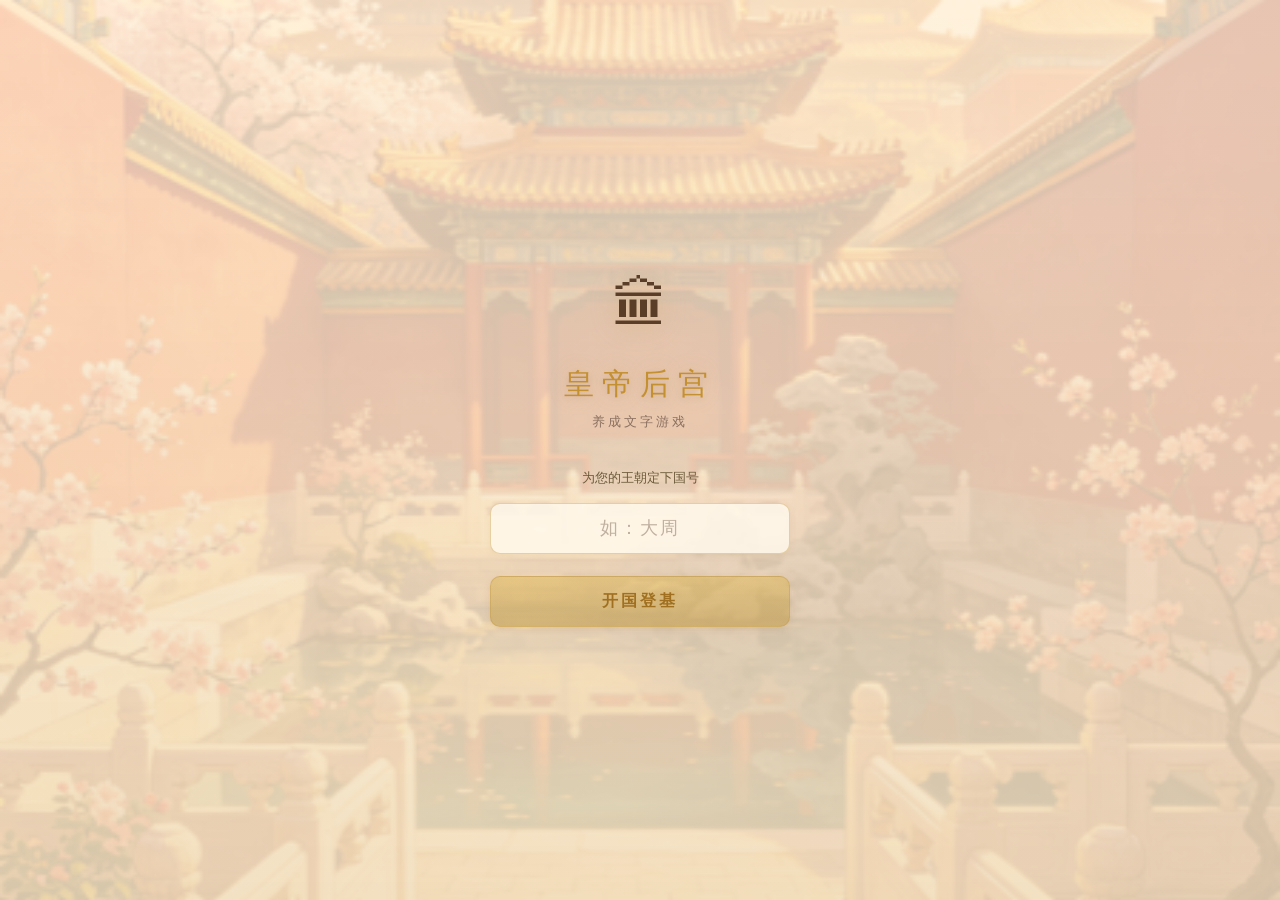
==== emperor.html @ fde770bb "新增5个争宠博弈事件：御前献艺、争宠设局、中途截宠、夺宠之恨、曲意逢迎 - 御前献艺：才艺>=60的妃子在御花园献艺，皇上可选择观赏/离去/同赏/训斥 - 争宠设局：基于favors关系网，嫉妒妃子设" ====
<!DOCTYPE html>
<html lang="zh-CN">
<head>
<meta charset="UTF-8">
<meta http-equiv="Cache-Control" content="no-cache, no-store, must-revalidate">
<meta http-equiv="Pragma" content="no-cache">
<meta http-equiv="Expires" content="0">
<meta name="viewport" content="width=device-width, initial-scale=1.0, maximum-scale=1.0, user-scalable=no">
<title>皇帝后宫养成</title>
<style>
* { margin: 0; padding: 0; box-sizing: border-box; -webkit-tap-highlight-color: transparent; }
html, body { width: 100%; height: 100%; overflow: hidden; }
body { font-family: "STKaiti","KaiTi","楷体","SimSun","宋体",serif; background:#d4a060 url("[data-uri]") no-repeat center center; background-size:cover; color:#5a3e28; font-size:14px; line-height:1.5; }
body::before { content:''; position:fixed; top:0;left:0;right:0;bottom:0; background:rgba(255,240,220,0.3); z-index:-1; }
.scroll-container { overflow-y:auto; overflow-x:hidden; -webkit-overflow-scrolling:touch; height:100vh; padding-bottom:80px; }
.scroll-container::-webkit-scrollbar { width:2px; }
.scroll-container::-webkit-scrollbar-thumb { background:rgba(200,160,80,0.4); border-radius:2px; }
.page { display:none; min-height:100vh; } .page.active { display:block; }
.status-bar { position:sticky; top:0; z-index:100; background:linear-gradient(180deg,rgba(255,240,220,0.92) 0%,rgba(255,235,215,0.88) 95%); backdrop-filter:blur(12px); -webkit-backdrop-filter:blur(12px); padding:0; border-bottom:1px solid rgba(200,160,80,0.3); }
.dynasty-row { text-align:center; padding:14px 16px 8px; }
.dynasty-name { font-size:22px; font-weight:bold; color:#a07020; text-shadow:0 0 20px rgba(200,160,80,0.4),0 2px 6px rgba(0,0,0,0.12); letter-spacing:6px; }
.info-row { display:flex; justify-content:space-around; padding:0 16px 6px; }
.info-item { text-align:center; flex:1; }
.info-label { font-size:10px; color:#8a7060; letter-spacing:1px; }
.info-value { font-size:15px; color:#a07020; font-weight:bold; }
.info-value.gold { color:#d48030; }
.action-row { display:flex; align-items:center; justify-content:center; padding:6px 16px 10px; gap:5px; border-top:1px solid rgba(200,160,80,0.2); }
.action-label { font-size:10px; color:#8a7060; margin-right:6px; }
.action-pips { display:flex; gap:4px; }
.action-pip { width:20px; height:5px; border-radius:3px; background:#ffd700; box-shadow:0 0 4px rgba(255,215,0,0.2); transition:all 0.3s; }
.action-pip.used { background:#d4b896; box-shadow:none; }
.palace-alert { margin:10px 14px; background:linear-gradient(135deg,rgba(255,80,60,0.15),rgba(255,120,80,0.15)); border:1px solid rgba(200,160,80,0.4); border-radius:10px; padding:12px; text-align:center; cursor:pointer; animation:alertPulse 2s ease-in-out infinite; }
@keyframes alertPulse { 0%,100%{border-color:rgba(200,160,80,0.25);box-shadow:0 0 8px rgba(255,180,80,0.1);} 50%{border-color:rgba(255,150,60,0.5);box-shadow:0 0 15px rgba(255,150,60,0.15);} }
.alert-icon { font-size:18px; margin-bottom:2px; }
.alert-text { color:#c49030; font-size:14px; font-weight:bold; }
.alert-sub { color:#8a7060; font-size:11px; }
.pregnancy-alert { margin:10px 14px; background:linear-gradient(135deg,rgba(255,120,150,0.15),rgba(255,150,180,0.15)); border:1px solid rgba(255,120,150,0.4); border-radius:10px; padding:12px; text-align:center; cursor:pointer; animation:pregPulse 2s ease-in-out infinite; }
@keyframes pregPulse { 0%,100%{border-color:rgba(255,120,150,0.3);box-shadow:0 0 8px rgba(255,120,150,0.1);} 50%{border-color:rgba(255,120,150,0.6);box-shadow:0 0 15px rgba(255,120,150,0.2);} }
.concubine-list { padding:6px 14px; }
.concubine-card { display:flex; align-items:center; background:linear-gradient(135deg,rgba(255,248,235,0.85),rgba(255,240,220,0.85)); border:1px solid rgba(200,160,80,0.35); border-radius:14px; margin-bottom:10px; cursor:pointer; overflow:hidden; transition:all 0.2s; box-shadow:0 2px 8px rgba(180,120,60,0.12); }
.concubine-card:active { transform:scale(0.985); border-color:rgba(200,160,80,0.5); }
.portrait-frame { width:80px; height:100px; flex-shrink:0; position:relative; overflow:hidden; background:linear-gradient(180deg,#e8c8a0,#d4b090); }
.concubine-info { flex:1; padding:12px 14px 12px 12px; min-width:0; }
.concubine-name { font-size:16px; color:#c49030; font-weight:bold; margin-bottom:3px; display:flex; align-items:center; gap:6px; }
.concubine-rank { font-size:16px; font-weight:bold; color:#D4A017; text-shadow:0 1px 2px rgba(255,200,50,0.3); }
.concubine-fullname { font-size:12px; color:#b0a090; font-weight:normal; margin-left:-2px; }
.concubine-stats { display:flex; gap:10px; flex-wrap:wrap; }
.concubine-stats span { font-size:11px; color:#8a7060; white-space:nowrap; }
.concubine-stats b { color:#c49030; font-weight:normal; }
.rank-queen,.rank-imperial,.rank-noble { color:#D4A017 !important; } .rank-low { color:#C49030 !important; }
.badge { display:inline-block; padding:1px 5px; border-radius:3px; font-size:9px; }
.badge-banned { background:rgba(200,140,80,0.25); color:#a07040; }
.badge-cold { background:rgba(150,150,160,0.2); color:#7a7a8a; }
.badge-pregnant { background:rgba(255,150,180,0.25); color:#e06080; }
.badge-pregnant-month { font-size:9px; color:#d07090; margin-left:2px; }
.empty-state { text-align:center; padding:50px 20px; color:#b0a090; }
.empty-icon { font-size:48px; margin-bottom:10px; opacity:0.4; }
.empty-text { font-size:14px; color:#8a7060; }
.empty-hint { font-size:11px; color:#c0b0a0; margin-top:4px; }
.bottom-bar { position:fixed; bottom:0; left:0; right:0; z-index:100; background:linear-gradient(0deg,rgba(255,240,220,0.92) 0%,rgba(255,235,215,0.88) 100%); backdrop-filter:blur(12px); -webkit-backdrop-filter:blur(12px); border-top:1px solid rgba(200,160,80,0.3); padding:10px 16px calc(10px + env(safe-area-inset-bottom)); }
.btn-next { display:block; width:100%; padding:12px 14px; border:2px solid #8B6914; border-radius:10px; background:linear-gradient(180deg,#F5D76E 0%,#D4A017 40%,#C48B0E 100%); color:#4A3000; font-size:17px; font-family:inherit; font-weight:bold; text-align:center; cursor:pointer; letter-spacing:3px; transition:all 0.2s; box-shadow:0 2px 6px rgba(100,70,10,0.3),inset 0 1px 0 rgba(255,255,200,0.5); text-shadow:0 1px 0 rgba(255,230,150,0.4); }
.btn-next:active { transform:scale(0.97); }
.btn-next.urgent { border-color:#A04000; color:#8B2500; background:linear-gradient(180deg,#FFB347 0%,#E8941A 40%,#D07A10 100%); animation:glow 2s ease-in-out infinite; }
@keyframes glow { 0%,100%{box-shadow:0 0 8px rgba(255,180,80,0.3);} 50%{box-shadow:0 0 18px rgba(255,150,60,0.5);} }
.btn-row-4 { display:flex; gap:5px; } .btn-row-4 button { flex:1; }
.btn-banquet,.btn-bed,.btn-out { display:block; width:100%; padding:11px 14px; border:2px solid #8B6914; border-radius:10px; background:linear-gradient(180deg,#F5D76E 0%,#D4A017 40%,#C48B0E 100%); color:#4A3000; font-size:15px; font-family:inherit; font-weight:bold; text-align:center; cursor:pointer; letter-spacing:2px; transition:all 0.2s; box-shadow:0 2px 6px rgba(100,70,10,0.3),inset 0 1px 0 rgba(255,255,200,0.5); text-shadow:0 1px 0 rgba(255,230,150,0.4); }
.btn-banquet:active,.btn-bed:active,.btn-out:active { transform:scale(0.97); }
.heirs-btn { position:fixed; bottom:140px; right:14px; z-index:101; display:flex; flex-direction:column; align-items:center; cursor:pointer; transition:all 0.2s; }
.heirs-btn:active { transform:scale(0.9); }
.heirs-icon { width:44px; height:44px; border-radius:8px; border:1px solid rgba(200,160,80,0.4); background:linear-gradient(135deg,rgba(255,248,235,0.85),rgba(255,240,220,0.85)); color:#8a7060; display:flex; align-items:center; justify-content:center; box-shadow:0 3px 12px rgba(0,0,0,0.12); font-size:22px; position:relative; }
.heirs-icon .fab-badge { position:absolute; top:-6px; right:-6px; min-width:16px; height:16px; border-radius:8px; background:#e55555; color:#fff; font-size:10px; font-weight:bold; display:flex; align-items:center; justify-content:center; padding:0 4px; }
.heirs-label { font-size:11px; color:#8a7060; margin-top:3px; letter-spacing:1px; }
.portrait-zoom-overlay{display:none;position:fixed;top:0;left:0;right:0;bottom:0;background:rgba(0,0,0,0.85);z-index:300;align-items:center;justify-content:center;cursor:zoom-out;}
.portrait-zoom-overlay.show{display:flex;}
.portrait-zoom-overlay img{max-width:90vw;max-height:85vh;object-fit:contain;border-radius:14px;box-shadow:0 0 40px rgba(0,0,0,0.5);}
.portrait-zoom-close{position:absolute;top:16px;right:20px;font-size:28px;color:#fff;background:rgba(0,0,0,0.5);border:none;border-radius:50%;width:40px;height:40px;display:flex;align-items:center;justify-content:center;cursor:pointer;z-index:301;}
.cold-palace-btn { position:fixed; bottom:80px; right:14px; z-index:101; display:flex; flex-direction:column; align-items:center; cursor:pointer; transition:all 0.2s; }
.cold-palace-btn:active { transform:scale(0.9); }
.cold-house { width:44px; height:44px; border-radius:8px; border:1px solid rgba(200,160,80,0.4); background:linear-gradient(135deg,rgba(255,248,235,0.85),rgba(255,240,220,0.85)); color:#8a7060; display:flex; align-items:center; justify-content:center; box-shadow:0 3px 12px rgba(0,0,0,0.12); font-size:22px; position:relative; }
.cold-house .fab-badge { position:absolute; top:-6px; right:-6px; min-width:16px; height:16px; border-radius:8px; background:#e55555; color:#fff; font-size:10px; font-weight:bold; display:flex; align-items:center; justify-content:center; padding:0 4px; }
.cold-label { font-size:11px; color:#8a7060; margin-top:3px; letter-spacing:1px; }
.kunning-btn { position:fixed; bottom:200px; right:14px; z-index:101; display:flex; flex-direction:column; align-items:center; cursor:pointer; transition:all 0.2s; }
.kunning-btn:active { transform:scale(0.9); }
.kunning-icon { width:44px; height:44px; border-radius:8px; border:1px solid rgba(200,160,80,0.4); background:linear-gradient(135deg,rgba(255,248,235,0.85),rgba(255,240,220,0.85)); color:#c49030; display:flex; align-items:center; justify-content:center; box-shadow:0 3px 12px rgba(0,0,0,0.12); font-size:22px; }
.kunning-label { font-size:11px; color:#c49030; margin-top:3px; letter-spacing:1px; }
#page-kunning.kunning-bg { background-size:cover !important; background-position:center !important; }
.fab-badge { position:absolute; top:-3px; right:-3px; min-width:16px; height:16px; border-radius:8px; background:#d44040; color:#c49030; font-size:10px; display:flex; align-items:center; justify-content:center; padding:0 3px; font-weight:bold; }
.settings-btn { position:fixed; top:60px; right:14px; z-index:101; width:36px; height:36px; border-radius:50%; background:rgba(255,245,230,0.9); border:1px solid rgba(200,160,80,0.3); display:flex; align-items:center; justify-content:center; cursor:pointer; font-size:18px; transition:all 0.2s; box-shadow:0 2px 6px rgba(160,120,60,0.1); }
.settings-btn:active { transform:scale(0.9); }
.settings-clear-btn { display:block; width:100%; padding:14px; border:1px solid rgba(200,60,60,0.5); border-radius:10px; background:linear-gradient(180deg,rgba(200,60,60,0.2),rgba(180,40,40,0.2)); color:#c04040; font-size:15px; font-family:inherit; font-weight:bold; cursor:pointer; letter-spacing:3px; transition:all 0.2s; box-shadow:0 2px 6px rgba(160,40,40,0.1); }
.settings-clear-btn:active { transform:scale(0.97); background:linear-gradient(180deg,rgba(200,60,60,0.3),rgba(180,40,40,0.3)); }
.back-btn { display:inline-flex; align-items:center; padding:8px 14px; margin:10px 14px; border:1px solid rgba(200,160,80,0.35); border-radius:8px; background:rgba(255,248,235,0.85); color:#8a7060; font-size:13px; font-family:inherit; cursor:pointer; box-shadow:0 1px 4px rgba(160,120,60,0.1); }
.back-btn:active { background:rgba(240,220,200,0.9); }
.detail-header { text-align:center; padding:24px 20px 16px; background:linear-gradient(180deg,rgba(255,248,235,0.92),rgba(255,240,220,0.88)); border-bottom:1px solid rgba(200,160,80,0.3); }
.detail-portrait-wrap { width:140px; height:175px; margin:0 auto 14px; border-radius:14px; overflow:hidden; border:2px solid rgba(200,160,80,0.4); box-shadow:0 0 25px rgba(200,160,80,0.2),0 4px 12px rgba(100,60,20,0.15); background:linear-gradient(180deg,#e8c8a0,#d4b090); }
.detail-portrait-wrap svg { width:100%; height:100%; }
.detail-name { font-size:22px; color:#c49030; margin-bottom:4px; letter-spacing:3px; }
.detail-rank { font-size:14px; }
.stats-card { margin:12px 14px; background:linear-gradient(135deg,rgba(255,248,235,0.88),rgba(255,240,220,0.88)); border:1px solid rgba(200,160,80,0.3); border-radius:12px; padding:14px; box-shadow:0 2px 8px rgba(180,120,60,0.1); }
.stats-title { text-align:center; font-size:12px; color:#8a7060; margin-bottom:10px; letter-spacing:4px; }
.stat-row { display:flex; justify-content:space-between; align-items:center; padding:9px 0; border-bottom:1px solid rgba(200,160,80,0.15); }
.stat-row:last-child { border-bottom:none; }
.stat-label { color:#8a7060; font-size:13px; }
.stat-value { color:#c49030; font-size:13px; }
.action-card { margin:12px 14px; padding:12px 0; }
.btn-action { display:block; width:calc(100% - 28px); margin:6px 14px; padding:13px 16px; border:1px solid rgba(200,160,80,0.35); border-radius:10px; background:linear-gradient(135deg,rgba(255,248,235,0.82),rgba(255,240,220,0.82)); color:#5a3e28; font-size:13px; font-family:inherit; text-align:center; cursor:pointer; transition:all 0.2s; line-height:1.5; box-shadow:0 1px 4px rgba(160,120,60,0.1); }
.btn-action:active { transform:scale(0.98); background:rgba(240,220,200,0.9); }
.btn-action:disabled { opacity:0.3; pointer-events:none; }
.btn-action.primary { border-color:rgba(80,180,100,0.4); }
.btn-action.danger { border-color:rgba(200,60,60,0.4); color:#c04040; }
.btn-cost { color:#8a7060; font-size:11px; }
.modal-overlay { display:none; position:fixed; top:0;left:0;right:0;bottom:0; background:rgba(0,0,0,0.5); z-index:200; align-items:flex-end; justify-content:center; }
.modal-overlay.show { display:flex; }
.modal-overlay.modal-center { align-items:center; padding:20px; }
.modal { background:linear-gradient(180deg,rgba(255,248,235,0.95),rgba(255,240,220,0.95)); border-top:1px solid rgba(200,160,80,0.4); border-radius:18px 18px 0 0; width:100%; max-width:480px; max-height:88vh; overflow-y:auto; box-shadow:0 4px 20px rgba(100,60,20,0.2); }
.modal-center .modal { border-radius:14px; border:1px solid rgba(200,160,80,0.35); box-shadow:0 4px 20px rgba(100,60,20,0.2); }
.modal-header { text-align:center; padding:16px 20px 12px; border-bottom:1px solid rgba(200,160,80,0.25); font-size:17px; color:#c49030; font-weight:bold; letter-spacing:3px; }
.modal-body { padding:16px 18px 28px; }
.btn-primary { display:block; width:100%; padding:14px; border:1px solid rgba(200,160,80,0.5); border-radius:10px; background:linear-gradient(180deg,rgba(220,180,80,0.5),rgba(190,150,60,0.5)); color:#a07020; font-size:16px; font-family:inherit; font-weight:bold; text-align:center; cursor:pointer; margin-top:12px; letter-spacing:3px; transition:all 0.2s; box-shadow:0 2px 6px rgba(180,120,60,0.15); }
.btn-primary:active { transform:scale(0.97); }
.btn-primary:disabled { opacity:0.3; pointer-events:none; }
.start-page { display:flex; flex-direction:column; align-items:center; justify-content:center; min-height:100vh; text-align:center; padding:30px; background:linear-gradient(180deg,rgba(255,240,220,0.7),rgba(240,220,190,0.8)); }
.start-logo { font-size:56px; margin-bottom:14px; filter:drop-shadow(0 0 15px rgba(200,160,80,0.4)); }
.start-title { font-size:30px; color:#c49030; margin-bottom:6px; text-shadow:0 0 20px rgba(200,160,80,0.3),0 2px 6px rgba(0,0,0,0.08); letter-spacing:8px; }
.start-sub { color:#8a7060; font-size:13px; margin-bottom:36px; letter-spacing:3px; }
.start-form { width:100%; max-width:300px; }
.input-field { width:100%; padding:14px; border:1px solid rgba(200,160,80,0.45); border-radius:10px; background:rgba(255,248,235,0.85); color:#a07020; font-size:18px; font-family:inherit; text-align:center; margin:10px 0; letter-spacing:4px; box-shadow:0 2px 6px rgba(160,120,60,0.1); }
.input-field:focus { outline:none; border-color:#c49030; box-shadow:0 0 10px rgba(255,215,0,0.1); }
.input-field::placeholder { color:#c0b0a0; letter-spacing:2px; }
#title-input { width:200px !important; padding:14px !important; border:1px solid rgba(200,160,80,0.4) !important; border-radius:10px !important; background:rgba(255,240,220,0.9) !important; color:#c49030 !important; font-size:24px !important; font-family:inherit !important; text-align:center !important; letter-spacing:8px !important; }
#title-input:focus { outline:none; border-color:#c49030 !important; box-shadow:0 0 10px rgba(200,160,80,0.2) !important; }
#title-input::placeholder { color:#c0b0a0 !important; letter-spacing:2px !important; font-size:14px !important; }
.draft-btn-keep { flex:1; padding:14px; border:1px solid rgba(80,180,100,0.5); border-radius:10px; background:linear-gradient(180deg,rgba(80,180,100,0.3),rgba(60,160,80,0.3)); color:#4a9a5a; font-size:16px; font-family:inherit; font-weight:bold; cursor:pointer; letter-spacing:3px; transition:all 0.2s; box-shadow:0 2px 6px rgba(60,140,80,0.15); }
.draft-btn-keep:active { transform:scale(0.97); }
.draft-btn-drop { flex:1; padding:14px; border:1px solid rgba(200,60,60,0.4); border-radius:10px; background:linear-gradient(180deg,rgba(200,60,60,0.2),rgba(180,40,40,0.2)); color:#c04040; font-size:16px; font-family:inherit; font-weight:bold; cursor:pointer; letter-spacing:3px; transition:all 0.2s; box-shadow:0 2px 6px rgba(160,40,40,0.1); }
.draft-btn-drop:active { transform:scale(0.97); }
.draft-countdown { font-size:11px; color:#a08060; text-align:right; margin-top:2px; }
.draft-countdown b { color:#c49030; }
.event-card { background:repeating-linear-gradient(0deg,transparent,transparent 20px,rgba(200,160,80,0.06) 20px,rgba(200,160,80,0.06) 21px),linear-gradient(135deg,rgba(255,245,230,0.8),rgba(255,240,220,0.8)); border:1px solid rgba(200,160,80,0.3); border-radius:12px; padding:14px; margin-bottom:14px; }
.event-title { font-size:17px; color:#d48030; text-align:center; margin-bottom:10px; }
.event-desc { font-size:13px; color:#8a7060; line-height:1.7; margin-bottom:16px; text-align:justify; }
.event-option { display:block; width:100%; padding:12px 14px; margin:8px 0; border:1px solid rgba(200,160,80,0.25); border-radius:10px; background:rgba(255,245,230,0.7); color:#5a3e28; font-size:13px; font-family:inherit; text-align:left; cursor:pointer; min-height:44px; line-height:1.5; }
.event-option:active { background:rgba(240,220,200,0.8); border-color:rgba(200,160,80,0.4); }
.princess-portrait-wrap { width:140px; height:175px; margin:0 auto 14px; border-radius:14px; overflow:hidden; border:2px solid rgba(160,80,180,0.4); box-shadow:0 0 25px rgba(160,80,180,0.2),0 4px 12px rgba(100,60,20,0.15); background:linear-gradient(180deg,#e8c8d0,#d4a0b0); }
.princess-portrait-wrap img { width:100%; height:100%; object-fit:cover; }
.princess-country { font-size:13px; color:#a060c0; margin-bottom:4px; letter-spacing:2px; }
.princess-stat-row { display:flex; justify-content:space-between; padding:8px 0; border-bottom:1px solid rgba(160,80,180,0.12); font-size:13px; }
.princess-stat-row:last-child { border-bottom:none; }
.princess-stat-label { color:#8a7060; }
.princess-stat-value { color:#a060c0; font-weight:bold; }
.btn-princess-accept { flex:1; padding:14px; border:1px solid rgba(80,180,100,0.5); border-radius:10px; background:linear-gradient(180deg,rgba(80,180,100,0.3),rgba(60,160,80,0.3)); color:#4a9a5a; font-size:15px; font-family:inherit; font-weight:bold; cursor:pointer; letter-spacing:3px; transition:all 0.2s; box-shadow:0 2px 6px rgba(60,140,80,0.15); }
.btn-princess-accept:active { transform:scale(0.97); }
.btn-princess-decline { flex:1; padding:14px; border:1px solid rgba(160,80,180,0.4); border-radius:10px; background:linear-gradient(180deg,rgba(160,80,180,0.2),rgba(140,60,160,0.2)); color:#a060c0; font-size:15px; font-family:inherit; font-weight:bold; cursor:pointer; letter-spacing:3px; transition:all 0.2s; box-shadow:0 2px 6px rgba(140,60,160,0.1); }
.btn-princess-decline:active { transform:scale(0.97); }
.feedback-text { font-size:13px; color:#8a7060; line-height:1.7; padding:12px; background:rgba(0,0,0,0.05); border-radius:8px; margin-bottom:14px; }
#month-transition { display:none; position:fixed; top:0;left:0;right:0;bottom:0; background:#000; z-index:9999; opacity:0; pointer-events:none; transition: opacity 0.6s ease-in-out; }
.feedback-text .pos { color:#2a8a4a; } .feedback-text .neg { color:#c04040; } .feedback-text .neu { color:#c49030; }
.cold-card { display:flex; align-items:center; padding:12px; background:rgba(230,230,235,0.4); border:1px solid rgba(180,180,190,0.2); border-radius:12px; margin-bottom:10px; opacity:0.75; }
.event-log-item { padding:10px 12px; margin-bottom:6px; background:rgba(255,245,230,0.6); border-left:2px solid rgba(200,160,80,0.3); border-radius:0 8px 8px 0; font-size:12px; }
.event-log-item .log-time { color:#b0a090; font-size:10px; }
.event-log-item .log-title { color:#d48030; font-weight:bold; margin:2px 0; }
.event-log-item .log-result { color:#a09080; line-height:1.5; }
.banquet-stage { text-align:center; padding:8px 0; }
.banquet-stage-title { font-size:14px; color:#a08060; margin-bottom:10px; letter-spacing:3px; }
.banquet-performer { display:flex; align-items:center; justify-content:center; gap:14px; padding:14px; background:rgba(255,240,220,0.6); border:1px solid rgba(200,160,80,0.2); border-radius:12px; margin-bottom:12px; }
.banquet-score { font-size:36px; font-weight:bold; color:#d49030; text-shadow:0 0 15px rgba(200,160,80,0.3); margin:16px 0 6px; }
.banquet-score-label { font-size:11px; color:#a08060; letter-spacing:2px; }
.banquet-rank-item { display:flex; align-items:center; justify-content:space-between; padding:10px 14px; margin:6px 0; border-radius:10px; font-size:13px; }
.banquet-rank-item.first { background:linear-gradient(135deg,rgba(255,215,0,0.15),rgba(255,200,80,0.15)); border:1px solid rgba(255,215,0,0.3); }
.banquet-rank-item.other { background:rgba(255,245,230,0.6); border:1px solid rgba(200,160,80,0.15); }
.banquet-rank-pos { width:28px; height:28px; border-radius:50%; display:flex; align-items:center; justify-content:center; font-size:12px; font-weight:bold; margin-right:10px; }
.banquet-rank-pos.gold { background:#ffd700; color:#fff; } .banquet-rank-pos.silver { background:#c0c0c0; color:#fff; } .banquet-rank-pos.bronze { background:#cd7f32; color:#fff; } .banquet-rank-pos.normal { background:#d4b896; color:#5a3e28; }
.banquet-info { flex:1; text-align:left; }
.banquet-name { font-weight:bold; color:#5a3e28; }
.banquet-trait { font-size:11px; color:#a08060; }
.banquet-score-small { font-weight:bold; color:#d49030; font-size:15px; }
.banquet-promote { margin-top:14px; padding:10px 16px; background:rgba(80,180,100,0.15); border:1px solid rgba(80,180,100,0.3); border-radius:10px; color:#4a9a5a; font-size:13px; text-align:center; }
.banquet-desc { font-size:12px; color:#8a7060; line-height:1.6; padding:8px 0; }
.stat-sep { color:#d0c0b0; }
.favor-btn { width:24px; height:24px; border-radius:6px; border:1px solid rgba(200,160,80,0.3); background:rgba(255,245,230,0.8); color:#4caf50; font-size:14px; cursor:pointer; font-family:inherit; font-weight:bold; display:flex; align-items:center; justify-content:center; padding:0; }
.favor-btn:active { transform:scale(0.9); }
.favor-btn.minus { color:#c04040; }
.bed-card { display:inline-flex; flex-direction:column; align-items:center; justify-content:center; width:80px; height:120px; margin:8px; border:3px solid #b8960c; border-radius:14px 6px 14px 6px; background:linear-gradient(135deg,#1a5c2a,#0d3d1a); cursor:pointer; transition:all 0.3s; text-align:center; vertical-align:top; box-shadow:0 3px 10px rgba(0,40,10,0.3),inset 0 1px 0 rgba(255,255,255,0.1); }
.bed-card:active { transform:scale(0.95); }
.bed-card.revealed { background:rgba(255,245,230,0.9); border-color:rgba(200,160,80,0.3); box-shadow:0 2px 8px rgba(160,120,60,0.15); font-size:12px; }
.bed-card-inner { font-size:20px; color:#d4b040; font-weight:bold; line-height:1.2; text-shadow:0 1px 2px rgba(0,0,0,0.3); letter-spacing:2px; }
.bed-dialogue { padding:16px; background:rgba(255,245,230,0.6); border-radius:12px; margin:12px 0; border:1px solid rgba(200,160,80,0.2); }
.bed-dialogue-line { margin:10px 0; line-height:1.6; }
.bed-dialogue-emp { color:#c49030; font-weight:bold; }
.bed-dialogue-con { color:#c04070; font-style:italic; }
.bed-satisfy-btns { display:flex; gap:12px; justify-content:center; margin-top:16px; }
.bed-satisfy-btn { padding:14px 28px; border-radius:12px; font-size:16px; font-family:inherit; font-weight:bold; cursor:pointer; transition:all 0.2s; }
.bed-satisfy-btn:active { transform:scale(0.95); }
.bed-satisfy-btn.yes { border:1px solid rgba(80,180,100,0.4); background:linear-gradient(180deg,rgba(80,180,100,0.3),rgba(60,160,80,0.3)); color:#4a9a5a; }
.bed-satisfy-btn.no { border:1px solid rgba(200,60,60,0.4); background:linear-gradient(180deg,rgba(200,60,60,0.2),rgba(180,40,40,0.2)); color:#c04040; }
.bed-modal-portrait{text-align:center;margin-bottom:12px;}.bed-modal-portrait svg{border-radius:12px;box-shadow:0 2px 8px rgba(0,0,0,0.1);}
.bed-modal-name{text-align:center;font-size:18px;color:#c49030;font-weight:bold;margin-bottom:12px;}
.bed-dialogue-box{min-height:80px;padding:14px 16px;background:rgba(255,245,230,0.6);border-radius:12px;margin:0 0 16px;border:1px solid rgba(200,160,80,0.2);line-height:1.7;font-size:13px;color:#5a3e28;}
.bed-dialogue-box .emp{color:#c49030;font-weight:bold;}.bed-dialogue-box .con{color:#c04070;font-style:italic;}
.bed-action-btns{display:grid;grid-template-columns:repeat(4,1fr);gap:8px;margin-bottom:12px;}
.bed-action-btn{padding:12px 4px;border:1px solid rgba(200,80,120,0.4);border-radius:10px;background:linear-gradient(180deg,rgba(210,90,130,0.3),rgba(190,70,110,0.3));color:#b03060;font-size:13px;font-family:inherit;font-weight:bold;text-align:center;cursor:pointer;transition:all 0.2s;}
.bed-action-btn:active{transform:scale(0.95);}.bed-action-btn:disabled{opacity:0.3;pointer-events:none;}
.bed-end-btn{display:block;width:100%;padding:14px;border:1px solid rgba(80,180,100,0.5);border-radius:12px;background:linear-gradient(180deg,rgba(80,180,100,0.4),rgba(60,160,80,0.4));color:#4a9a5a;font-size:16px;font-family:inherit;font-weight:bold;text-align:center;cursor:pointer;letter-spacing:3px;transition:all 0.2s;}.bed-end-btn:active{transform:scale(0.97);}
.birth-result { text-align:center; padding:20px; }
.birth-icon { font-size:48px; margin-bottom:10px; }
.baby-type { font-size:24px; font-weight:bold; color:#c49030; margin:10px 0; }
.baby-info { font-size:14px; color:#8a7060; line-height:1.8; }
.baby-promote { margin-top:14px; padding:10px 16px; background:rgba(80,180,100,0.15); border:1px solid rgba(80,180,100,0.3); border-radius:10px; color:#4a9a5a; font-size:13px; text-align:center; }

/* 开局动画 */
#intro-overlay{position:fixed;top:0;left:0;right:0;bottom:0;background:#000;z-index:9999;display:none;align-items:center;justify-content:center;flex-direction:column;cursor:pointer}
#intro-overlay.show{display:flex}
#intro-overlay video{width:100vw;height:100vh;object-fit:cover}
#intro-hint{position:absolute;top:50%;left:50%;transform:translate(-50%,-50%);color:rgba(255,255,255,0.7);font-size:18px;letter-spacing:4px;pointer-events:none;transition:opacity 0.3s;text-align:center}
#intro-hint.hide{opacity:0}
#intro-skip{position:absolute;bottom:30px;right:30px;background:rgba(0,0,0,0.6);color:#fff;border:1px solid rgba(255,255,255,0.3);padding:8px 20px;border-radius:20px;font-size:14px;cursor:pointer;font-family:inherit;transition:background 0.2s}
#intro-skip:hover{background:rgba(0,0,0,0.8)}

/* ===== 宫外场景 ===== */
#page-out { position:fixed;top:0;left:0;right:0;bottom:0;z-index:200;background:#000;display:none;flex-direction:column; }
#page-out.active { display:flex; }
.out-header { position:relative;width:100%;padding:12px 16px;background:linear-gradient(180deg,rgba(255,240,220,0.92) 0%,rgba(255,235,215,0.88) 95%);backdrop-filter:blur(12px);-webkit-backdrop-filter:blur(12px);border-bottom:1px solid rgba(200,160,80,0.3);z-index:10;display:flex;align-items:center; }
.out-back-btn { background:none;border:none;font-size:18px;color:#8a7060;cursor:pointer;padding:8px 16px;font-family:inherit;font-weight:bold;letter-spacing:2px; }
.out-back-btn:active { opacity:0.6; }
.out-title { flex:1;text-align:center;font-size:18px;color:#8a6040;font-weight:bold;letter-spacing:4px; }
.out-map-container { flex:1;position:relative;overflow:hidden;display:flex;align-items:center;justify-content:center;padding:0; }
.out-map-container img { width:100%;height:100%;object-fit:cover; }
.out-locations { position:absolute;top:0;left:0;right:0;bottom:0;display:grid;grid-template-columns:1fr 1fr;grid-template-rows:1fr 1fr; }
.out-location { cursor:pointer;transition:all 0.15s; }
.out-location:active { opacity:0.7; }
/* 暂未开放 modal */
#modal-unavailable { position:fixed;top:0;left:0;right:0;bottom:0;background:rgba(0,0,0,0.5);z-index:300;display:none;align-items:center;justify-content:center; }
#modal-unavailable.show { display:flex; }
#modal-unavailable .modal { max-width:320px; }
#modal-unavailable .modal-header { background:linear-gradient(135deg,#c48030,#d49040);color:#fff; }
#modal-unavailable .modal-body { padding:20px;text-align:center; }
#modal-unavailable .modal-body p { color:#8a7060;font-size:15px;margin-bottom:18px; }

/* ===== 江南寻美 ===== */
#page-jiangnan { position:fixed;top:0;left:0;right:0;bottom:0;z-index:200;background:url('皇帝下江南风景图生成.png') center/cover no-repeat;display:none;flex-direction:column; }
#page-jiangnan.active { display:flex; }
.jn-header { position:relative;width:100%;padding:12px 16px;background:linear-gradient(180deg,rgba(255,240,220,0.95) 0%,rgba(255,235,215,0.9) 95%);backdrop-filter:blur(12px);-webkit-backdrop-filter:blur(12px);border-bottom:1px solid rgba(200,160,80,0.3);z-index:10;display:flex;align-items:center; }
.jn-back-btn { background:none;border:none;font-size:16px;color:#8a7060;cursor:pointer;padding:6px 12px;font-family:inherit;font-weight:bold;letter-spacing:2px; }
.jn-back-btn:active { opacity:0.6; }
.jn-title { flex:1;text-align:center;font-size:18px;color:#8a6040;font-weight:bold;letter-spacing:4px; }
.jn-status { font-size:12px;color:#a08060;padding:6px 16px;display:flex;justify-content:space-between;background:rgba(255,248,235,0.6); }
.jn-banner { width:100%;height:140px;overflow:hidden;display:flex;align-items:center;justify-content:center; }
.jn-banner img { width:100%;height:100%;object-fit:cover; }
.jn-locations { display:grid;grid-template-columns:1fr 1fr;gap:10px;padding:12px 16px;flex:1;align-content:start; }
.jn-location-card { background:rgba(255,248,235,0.85);border:1px solid rgba(200,160,80,0.3);border-radius:12px;padding:14px 12px;cursor:pointer;transition:all 0.2s;min-height:100px;display:flex;flex-direction:column;justify-content:center;align-items:center;text-align:center; }
.jn-location-card:active { transform:scale(0.97); }
.jn-location-card.locked { opacity:0.5;cursor:not-allowed;filter:grayscale(0.5); }
.jn-location-card.harvest { border-color:rgba(200,160,80,0.7);box-shadow:0 0 8px rgba(200,160,80,0.2); }
.jn-loc-icon { font-size:28px;margin-bottom:4px; }
.jn-loc-name { font-size:14px;font-weight:bold;color:#5a3e28;margin-bottom:2px; }
.jn-loc-desc { font-size:11px;color:#8a7060; }
.jn-loc-status { font-size:10px;color:#c49030;margin-top:4px;font-weight:bold; }

/* 江南事件模态框 */
.jn-event-scene { font-size:14px;color:#5a3e28;line-height:1.9;margin-bottom:12px; }
.jn-event-portrait { text-align:center;margin:10px 0; }
.jn-event-portrait img { width:120px;height:150px;border-radius:10px;object-fit:cover;border:2px solid rgba(200,160,80,0.3); }
.jn-event-name { font-size:16px;font-weight:bold;color:#c49030;margin-top:6px; }
.jn-event-info { font-size:12px;color:#a08060;margin-top:2px; }
.jn-dialogue { background:rgba(255,245,230,0.6);border-left:3px solid #c49030;padding:10px 14px;margin:8px 0;border-radius:0 8px 8px 0;font-size:13px;color:#5a3e28;line-height:1.8; }
.jn-favor-bar { height:6px;background:rgba(0,0,0,0.1);border-radius:3px;margin:10px 0;overflow:hidden; }
.jn-favor-fill { height:100%;border-radius:3px;transition:width 0.3s; }
.jn-actions { display:flex;gap:8px;flex-wrap:wrap;margin-top:10px; }
.jn-btn { flex:1;padding:12px 8px;border-radius:10px;border:1px solid rgba(200,160,80,0.4);background:rgba(255,250,240,0.8);color:#5a3e28;font-size:13px;font-family:inherit;font-weight:bold;cursor:pointer;text-align:center;transition:all 0.15s;min-width:80px; }
.jn-btn:active { transform:scale(0.96); }
.jn-btn.gold { background:linear-gradient(135deg,rgba(220,180,80,0.6),rgba(200,160,60,0.6));color:#8a6020;border-color:rgba(200,160,80,0.6); }
.jn-btn.secondary { background:rgba(200,160,80,0.1);color:#a08060;border-color:rgba(200,160,80,0.2); }
.jn-gift-grid { display:grid;grid-template-columns:1fr;gap:8px;margin:12px 0; }
.jn-gift-item { display:flex;align-items:center;gap:10px;padding:10px 12px;border:1px solid rgba(200,160,80,0.3);border-radius:8px;background:rgba(255,250,240,0.6);cursor:pointer;transition:all 0.15s; }
.jn-gift-item:active { background:rgba(200,160,80,0.15); }
.jn-gift-icon { font-size:22px; }
.jn-gift-name { font-size:13px;font-weight:bold;color:#5a3e28; }
.jn-gift-desc { font-size:11px;color:#8a7060; }
.jn-recruit-info { font-size:13px;color:#5a3e28;line-height:2; }

/* ===== 赐死方式选择 ===== */
.exec-method-grid { display:grid; grid-template-columns:1fr 1fr; gap:10px; margin:12px 0 18px; }
.exec-method-card { display:flex; flex-direction:column; align-items:center; padding:14px 8px; border:2px solid rgba(200,160,80,0.2); border-radius:12px; background:rgba(255,245,230,0.5); cursor:pointer; transition:all 0.2s; text-align:center; }
.exec-method-card:active { transform:scale(0.96); }
.exec-method-card.selected { border-color:rgba(200,60,60,0.6); background:rgba(200,60,60,0.1); }
.exec-method-card .exec-icon { font-size:28px; margin-bottom:6px; }
.exec-method-card .exec-name { font-size:14px; font-weight:bold; color:#5a3e28; }
.exec-method-card .exec-desc { font-size:11px; color:#8a7060; margin-top:4px; line-height:1.4; }

/* ===== 临死反应弹窗 ===== */
.reaction-portrait { width:80px; height:80px; border-radius:50%; object-fit:cover; margin:0 auto 10px; border:2px solid rgba(200,160,80,0.3); }
.reaction-name { font-size:18px; font-weight:bold; color:#c49030; text-align:center; margin-bottom:4px; }
.reaction-personality { font-size:12px; color:#9060c0; text-align:center; margin-bottom:14px; }
.reaction-quote { padding:16px 20px; background:linear-gradient(135deg,rgba(200,160,80,0.08),rgba(200,100,100,0.08)); border:1px solid rgba(200,160,80,0.2); border-radius:12px; font-size:15px; color:#5a3e28; font-style:italic; line-height:1.8; text-align:center; margin-bottom:18px; }
.reaction-quote::before { content:'\201C'; font-size:24px; color:#c49030; vertical-align:middle; margin-right:4px; }
.reaction-quote::after { content:'\201D'; font-size:24px; color:#c49030; vertical-align:middle; margin-left:4px; }
.reaction-method-tag { text-align:center; font-size:12px; color:#c04040; margin-bottom:10px; }

/* ===== 赐死场景弹窗 ===== */
.death-scene-module { margin-bottom:14px; }
.death-scene-title { font-size:13px; font-weight:bold; color:#c49030; margin-bottom:6px; letter-spacing:1px; }
.death-scene-text { font-size:13px; color:#5a3e28; line-height:1.9; text-indent:2em; }
.death-scene-text em { color:#8a6040; font-style:italic; }
.death-involved-item { padding:8px 10px; margin:6px 0; background:rgba(200,160,80,0.06); border-left:3px solid rgba(200,160,80,0.3); border-radius:0 8px 8px 0; font-size:13px; color:#5a3e28; line-height:1.8; }
.death-involved-role { font-size:11px; color:#9060c0; margin-bottom:2px; font-weight:bold; }
.death-divider { height:1px; background:rgba(200,160,80,0.15); margin:14px 0; }

/* ===== 醉红楼 ===== */
#page-honglou{position:fixed;top:0;left:0;right:0;bottom:0;z-index:200;background:linear-gradient(180deg,#2a0808 0%,#1a0404 40%,#0d0202 100%);display:none;flex-direction:column;overflow:hidden;}
#page-honglou.active{display:flex;}
.honglou-header{position:relative;width:100%;padding:12px 16px;background:linear-gradient(180deg,rgba(180,40,40,0.9) 0%,rgba(120,20,20,0.85) 100%);backdrop-filter:blur(12px);-webkit-backdrop-filter:blur(12px);border-bottom:1px solid rgba(218,165,32,0.4);z-index:10;display:flex;align-items:center;}
.honglou-back-btn{background:none;border:none;font-size:16px;color:#daa520;cursor:pointer;padding:6px 12px;font-family:inherit;font-weight:bold;letter-spacing:2px;}
.honglou-back-btn:active{opacity:0.6;}
.honglou-title{flex:1;text-align:center;font-size:22px;color:#ffd700;font-weight:bold;letter-spacing:6px;text-shadow:0 0 10px rgba(255,215,0,0.3);}
.honglou-status{font-size:12px;color:#c0a060;padding:8px 16px;display:flex;justify-content:space-between;background:rgba(40,8,8,0.6);border-bottom:1px solid rgba(218,165,32,0.15);}
.honglou-content{flex:1;overflow-y:auto;padding:20px 16px;display:flex;flex-direction:column;align-items:center;}
.honglou-mama{width:100%;max-width:400px;background:rgba(60,10,10,0.5);border:1px solid rgba(218,165,32,0.25);border-radius:12px;padding:14px;margin-bottom:18px;}
.honglou-mama-name{font-size:13px;color:#ffd700;font-weight:bold;margin-bottom:4px;letter-spacing:2px;}
.honglou-mama-text{font-size:13px;color:#e0c0a0;line-height:1.7;font-style:italic;}
.honglou-slogan{font-size:14px;color:#a08060;text-align:center;margin-bottom:20px;font-style:italic;letter-spacing:2px;}
.honglou-grid{display:grid;grid-template-columns:1fr 1fr;gap:14px;width:100%;max-width:400px;}
.honglou-card{background:linear-gradient(135deg,rgba(120,20,20,0.6),rgba(80,10,10,0.6));border:1px solid rgba(218,165,32,0.3);border-radius:14px;padding:18px 14px;cursor:pointer;transition:all 0.2s;display:flex;flex-direction:column;align-items:center;text-align:center;min-height:100px;justify-content:center;}
.honglou-card:active{transform:scale(0.96);border-color:rgba(218,165,32,0.6);box-shadow:0 0 12px rgba(218,165,32,0.15);}
.honglou-card.disabled{opacity:0.4;cursor:not-allowed;filter:grayscale(0.3);}
.honglou-card.disabled:active{transform:none;}
.honglou-card-icon{font-size:30px;margin-bottom:6px;}
.honglou-card-name{font-size:15px;font-weight:bold;color:#ffd700;letter-spacing:3px;margin-bottom:3px;}
.honglou-card-desc{font-size:11px;color:#b09060;line-height:1.4;}
.honglou-leave-btn{margin-top:22px;width:100%;max-width:400px;padding:14px;border:1px solid rgba(218,165,32,0.3);border-radius:12px;background:linear-gradient(180deg,rgba(100,15,15,0.5),rgba(70,10,10,0.5));color:#daa520;font-size:16px;font-family:inherit;font-weight:bold;letter-spacing:4px;text-align:center;cursor:pointer;transition:all 0.2s;}
.honglou-leave-btn:active{transform:scale(0.97);background:linear-gradient(180deg,rgba(130,20,20,0.6),rgba(90,15,15,0.6));}
.hl-beauty-list{width:100%;max-width:400px;display:flex;flex-direction:column;gap:10px;margin-bottom:16px;}
.hl-beauty-card{display:flex;align-items:center;background:rgba(60,10,10,0.4);border:1px solid rgba(218,165,32,0.2);border-radius:12px;padding:10px 12px;transition:all 0.15s;}
.hl-beauty-card:active{border-color:rgba(218,165,32,0.5);}
.hl-beauty-card.is-queen{border-color:rgba(255,215,0,0.5);box-shadow:0 0 8px rgba(255,215,0,0.15);}
.hl-beauty-card.is-old{border-color:rgba(200,100,160,0.3);}
.hl-beauty-portrait{flex-shrink:0;border-radius:8px;overflow:hidden;}
.hl-beauty-info{flex:1;padding-left:10px;min-width:0;}
.hl-beauty-name-row{display:flex;align-items:center;gap:4px;margin-bottom:2px;}
.hl-beauty-name{font-size:14px;font-weight:bold;color:#ffd700;}
.hl-beauty-tag{font-size:10px;padding:1px 5px;border-radius:4px;font-weight:bold;}
.hl-beauty-tag-queen{background:rgba(255,215,0,0.2);color:#ffd700;}
.hl-beauty-tag-old{background:rgba(200,100,160,0.2);color:#d080b0;}
.hl-beauty-sub{font-size:11px;color:#b09060;margin-bottom:3px;}
.hl-beauty-bar-wrap{display:flex;align-items:center;gap:6px;margin-bottom:3px;}
.hl-beauty-bar-label{font-size:11px;color:#a08060;white-space:nowrap;}
.hl-beauty-bar{flex:1;height:5px;background:rgba(255,255,255,0.1);border-radius:3px;overflow:hidden;}
.hl-beauty-bar-fill{height:100%;border-radius:3px;background:linear-gradient(90deg,#e06080,#ff8c42);transition:width 0.3s;}
.hl-beauty-favor{font-size:11px;color:#c0a060;}
.hl-beauty-actions{display:flex;flex-direction:column;gap:4px;flex-shrink:0;}
.hl-btn-room{padding:6px 10px;border-radius:6px;border:1px solid rgba(218,165,32,0.4);background:rgba(180,40,40,0.4);color:#ffd700;font-size:11px;font-family:inherit;cursor:pointer;font-weight:bold;white-space:nowrap;transition:all 0.15s;}
.hl-btn-room:active{transform:scale(0.95);}
.hl-room{width:100%;max-width:400px;}
.hl-room-portrait{text-align:center;margin-bottom:10px;}
.hl-room-portrait svg{border-radius:12px;box-shadow:0 2px 12px rgba(255,100,100,0.15);}
.hl-room-greeting{text-align:center;font-size:13px;color:#e0c0a0;margin-bottom:14px;font-style:italic;line-height:1.6;}
.hl-room-stats{background:rgba(60,10,10,0.5);border:1px solid rgba(218,165,32,0.25);border-radius:10px;padding:12px 14px;margin-bottom:14px;}
.hl-room-stats-row{display:flex;flex-wrap:wrap;gap:8px 16px;font-size:13px;color:#e0c0a0;line-height:1.8;}
.hl-room-actions{display:flex;flex-wrap:wrap;gap:8px;margin-bottom:10px;}
.hl-room-btn{flex:1;padding:12px 8px;border-radius:10px;border:1px solid rgba(218,165,32,0.3);background:rgba(80,10,10,0.4);color:#ffd700;font-size:13px;font-family:inherit;cursor:pointer;font-weight:bold;text-align:center;transition:all 0.15s;min-width:80px;}
.hl-room-btn:active{transform:scale(0.96);}
.hl-room-btn.disabled{opacity:0.4;cursor:not-allowed;}
.hl-room-btn.danger{border-color:rgba(200,60,60,0.4);background:rgba(200,60,60,0.2);color:#e06060;}
.hl-room-btn.leave{width:100%;border-color:rgba(160,128,96,0.3);background:rgba(80,60,40,0.3);color:#a08060;}
.hl-performance{padding:16px;}
.hl-perf-scene{font-size:14px;color:#e0c0a0;line-height:2;margin-bottom:14px;text-indent:2em;}
.hl-perf-scene em{color:#ffd700;font-style:normal;}
.hl-perf-divider{height:1px;background:rgba(218,165,32,0.2);margin:12px 0;}
.hl-perf-actions{display:flex;flex-direction:column;gap:8px;}
.hl-perf-btn{padding:12px;border-radius:8px;border:1px solid rgba(218,165,32,0.4);background:rgba(60,10,10,0.5);color:#ffd700;font-size:13px;font-family:inherit;cursor:pointer;font-weight:bold;transition:all 0.15s;}
.hl-perf-btn:active{transform:scale(0.97);}
.hl-perf-btn.disabled{opacity:0.4;cursor:not-allowed;}
.hl-perf-btn.secondary{border-color:rgba(160,128,96,0.3);background:rgba(80,60,40,0.3);color:#a08060;}
.hl-dialogue{background:rgba(60,10,10,0.4);border-left:3px solid #ffd700;padding:10px 14px;margin:8px 0;border-radius:0 8px 8px 0;font-size:13px;color:#e0c0a0;line-height:1.8;}
.hl-dialogue-speaker{font-size:11px;color:#ffd700;font-weight:bold;margin-bottom:4px;}
.hl-chat-options{display:flex;flex-direction:column;gap:6px;margin-top:10px;}
.hl-chat-opt{padding:10px 12px;border-radius:8px;border:1px solid rgba(218,165,32,0.25);background:rgba(80,10,10,0.3);color:#e0c0a0;font-size:12px;font-family:inherit;cursor:pointer;text-align:left;transition:all 0.15s;}
.hl-chat-opt:active{border-color:rgba(218,165,32,0.5);background:rgba(120,20,20,0.4);}
.hl-contest-header{text-align:center;padding:12px 16px;background:linear-gradient(180deg,rgba(255,215,0,0.15),rgba(255,215,0,0.05));border-bottom:1px solid rgba(218,165,32,0.3);}
.hl-contest-round{font-size:16px;color:#ffd700;font-weight:bold;letter-spacing:3px;}
.hl-contestant{display:flex;align-items:center;padding:10px;margin:6px 0;background:rgba(60,10,10,0.4);border:1px solid rgba(218,165,32,0.2);border-radius:10px;}
.hl-contestant.selected{border-color:rgba(255,215,0,0.5);box-shadow:0 0 8px rgba(255,215,0,0.15);}
.hl-contestant-info{flex:1;padding-left:10px;}
.hl-contestant-name{font-size:14px;font-weight:bold;color:#ffd700;}
.hl-contestant-score{font-size:11px;color:#c0a060;}
.hl-contestant-perf{font-size:12px;color:#e0c0a0;margin-top:4px;line-height:1.6;}
.hl-adopt-list{padding:16px;}
.hl-adopt-item{display:flex;align-items:center;padding:10px;margin-bottom:8px;background:rgba(60,10,10,0.4);border:1px solid rgba(218,165,32,0.2);border-radius:10px;}
.hl-adopt-check{width:20px;height:20px;margin-right:10px;accent-color:#ffd700;}
.hl-adopt-info{flex:1;}
.hl-adopt-name{font-size:14px;font-weight:bold;color:#ffd700;}
.hl-adopt-price{font-size:12px;color:#c0a060;}
.hl-adopt-total{text-align:center;font-size:14px;color:#ffd700;margin:12px 0;padding:10px;background:rgba(60,10,10,0.5);border-radius:8px;}
.hl-reunion{text-align:center;padding:16px;}
.hl-reunion-scene{font-size:14px;color:#e0c0a0;line-height:2;text-align:left;text-indent:2em;margin-bottom:16px;}
.hl-reunion-choices{display:flex;flex-direction:column;gap:8px;}
.hl-favor-label{font-size:11px;color:#c0a060;}
.hl-favor-level{font-size:11px;font-weight:bold;}
.hl-favor-stranger{color:#8a8a8a;}
.hl-favor-familiar{color:#a0c0a0;}
.hl-favor-close{color:#60a0d0;}
.hl-favor-love{color:#d06080;}
.hl-favor-obsessed{color:#d04060;}
</style>
</head>
<body>
<div id="intro-overlay">
  <video id="intro-video" src="[data-uri]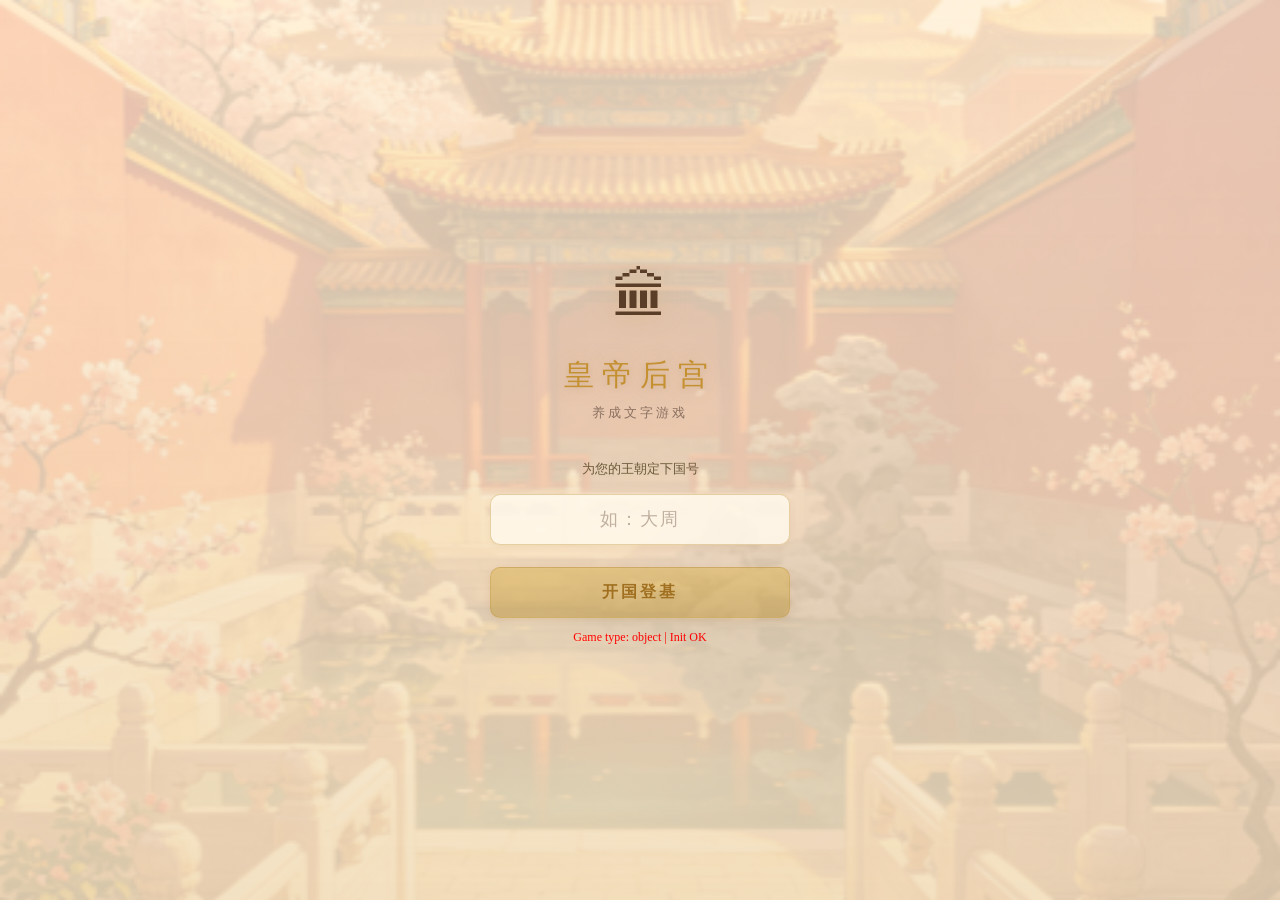
